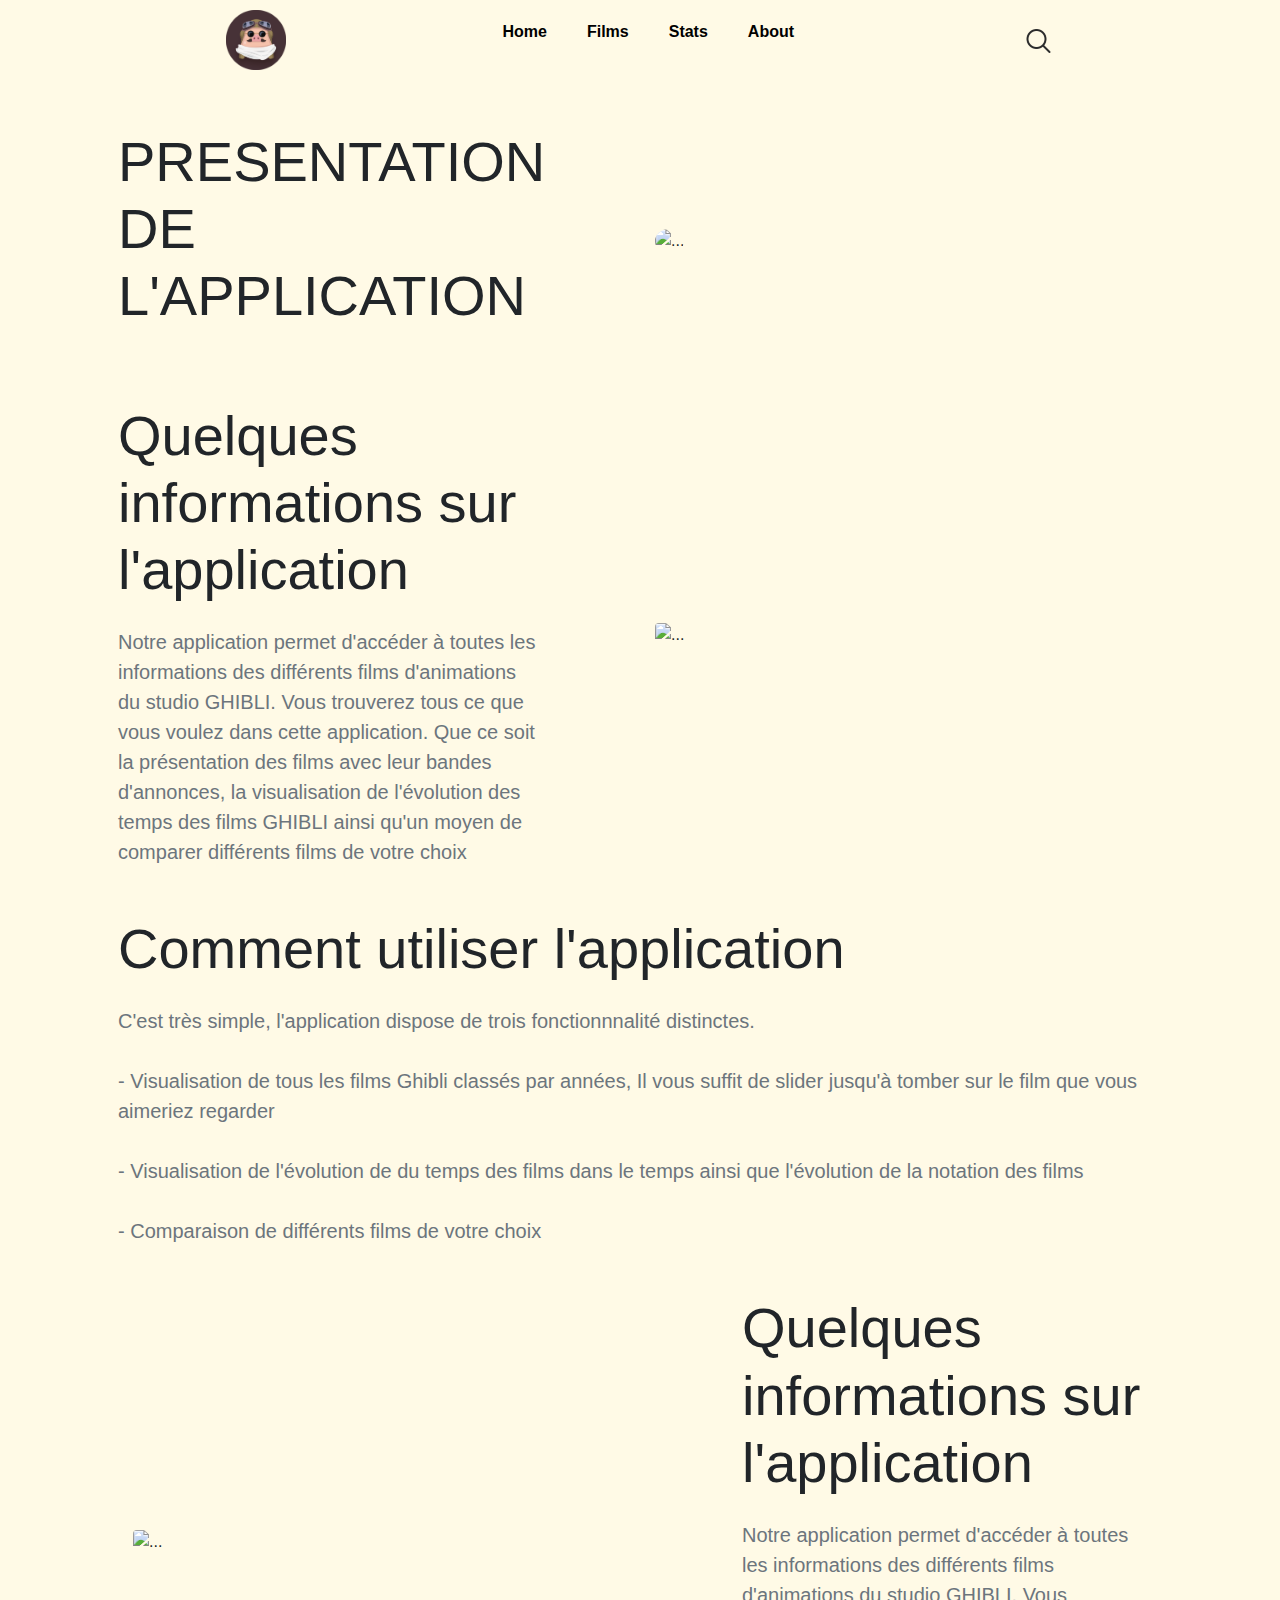
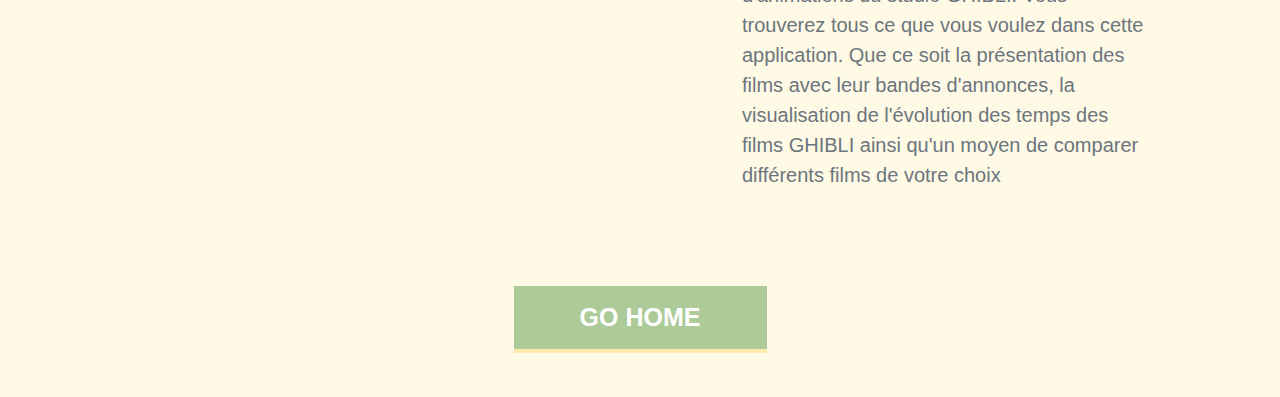
==== About.html @ 58f207b0 "Create About.html" ====
<!DOCTYPE html>
<html lang="fr">

<head>
    <meta charset="UTF-8">
    <meta name="viewport" content="width=device-width, initial-scale=1.0">
    <title>Studio Ghibli Univers - Learn More About Ghibli</title>

    <link href="https://cdn.jsdelivr.net/npm/bootstrap@5.3.2/dist/css/bootstrap.min.css" rel="stylesheet"
        integrity="sha384-T3c6CoIi6uLrA9TneNEoa7RxnatzjcDSCmG1MXxSR1GAsXEV/Dwwykc2MPK8M2HN" crossorigin="anonymous">

    <link rel="stylesheet" href="https://cdn.jsdelivr.net/npm/bootstrap-icons@1.11.3/font/bootstrap-icons.min.css">
    <link href="https://api.fontshare.com/v2/css?f[]=clash-display@200,400,700,500,600,1,300&display=swap"
        rel="stylesheet">
    <link rel="stylesheet" href="style.css">
    <link rel="stylesheet" href="https://cdn.jsdelivr.net/npm/bootstrap@4.0.0/dist/css/bootstrap.min.css"
        integrity="sha384-Gn5384xqQ1aoWXA+058RXPxPg6fy4IWvTNh0E263XmFcJlSAwiGgFAW/dAiS6JXm" crossorigin="anonymous">
</head>

<body id="body">
    <header class="d-flex">
        <img src="img/iconsae.png" alt="" width="60" height="60">
        <nav>
            <ul>
                <li><a href="index.html">Home</a></li>
                <li><a href="index.html#Films">Films</a></li>
                <li><a href="index.html#Stats">Stats</a></li>
                <li><a href="About.html">About</a></li>
            </ul>
        </nav>
        <div class="searchbar">
            <input type="text" id="search" placeholder="Search your ghibli movies...">
            <img id="loupe" src="img/Search.png" alt="Image de loupe">
        </div>
    </header>
    <main>
        <div class="container px-5 my-5">
            <div class="row gx-5 align-items-center justify-content-center justify-content-lg-between">
                <div class="col-12 col-lg-5">
                    <h2 id="h2" class="display-4 lh-1 mb-4">PRESENTATION DE L'APPLICATION</h2>
                </div>
                <div class="col-sm-8 col-md-6">
                    <div class="px-5 px-sm-0"><img class="img-fluid rounded-circle" src="img/voyage de chihiro.jpeg" alt="..."></div>
                </div>
            </div>
        </div>


        <div class="container px-5 my-5">
            <div class="row gx-5 align-items-center justify-content-center justify-content-lg-between">
                <div class="col-12 col-lg-5">
                    <h2 class="display-4 lh-1 mb-4">Quelques informations sur l'application</h2>
                    <p class="lead fw-normal text-muted mb-5 mb-lg-0">Notre application permet d'accéder à toutes les
                        informations des différents films d'animations du studio GHIBLI. Vous trouverez tous ce que vous
                        voulez dans cette application. Que ce soit la présentation des films avec leur bandes
                        d'annonces, la visualisation de l'évolution des temps des films GHIBLI ainsi qu'un moyen de
                        comparer différents films de votre choix</p>
                </div>
                <div class="col-sm-8 col-md-6">
                    <div class="px-5 px-sm-0"><img class="img-fluid rounded" src="img/totoro.png" alt="..."></div>
                </div>
            </div>
        </div>

        <div class="container px-5 my-5">
            <div
                class="gx-5 align-items-center justify-content-center justify-content-lg-between">
                <div>
                    <h2 class="display-4 lh-1 mb-4">Comment utiliser l'application</h2>
                    <p class="lead fw-normal text-muted mb-5 mb-lg-0">C'est très simple, l'application dispose de trois
                        fonctionnnalité distinctes. <br><br>- Visualisation de tous les films Ghibli classés par années,
                        Il
                        vous suffit de slider jusqu'à tomber sur le film que vous aimeriez regarder <br><br>-
                        Visualisation
                        de l'évolution de du temps des films dans le temps ainsi que l'évolution de la notation des
                        films<br><br>- Comparaison de différents films de votre choix </p>
                </div>
            </div>
        </div>

        <div class="container px-5 my-5">
            <div class="d-flex flex-row-reverse gx-5 align-items-center justify-content-center justify-content-lg-between">
                <div class="col-12 col-lg-5">
                    <h2 class="display-4 lh-1 mb-4">Quelques informations sur l'application</h2>
                    <p class="lead fw-normal text-muted mb-5 mb-lg-0">Notre application permet d'accéder à toutes les
                        informations des différents films d'animations du studio GHIBLI. Vous trouverez tous ce que vous
                        voulez dans cette application. Que ce soit la présentation des films avec leur bandes
                        d'annonces, la visualisation de l'évolution des temps des films GHIBLI ainsi qu'un moyen de
                        comparer différents films de votre choix</p>
                </div>
                <div class="col-sm-8 col-md-6">
                    <div class="px-5 px-sm-0"><img class="img-fluid rounded" src="img/totoro.png" alt="..."></div>
                </div>
            </div>
        </div>

        <div class="container d-flex justify-content-center ">
        <div id="textbutton" class="d-flex justify-content-center m-5">
            <button><a href="index.html">GO HOME</a></button>
          </div>
          </div>

    </main>
---- style.css ----
*,
body {
    font-family: 'Clash Display', sans-serif;
    margin: 0;
    padding: 0;
}


/* HEADER */

header {
    display: flex;
    align-items: center;
    justify-content: space-evenly;
    /* Utilisation de space-between pour séparer les éléments à l'extrémité */
    padding: 10px;
    /* Ajout de rembourrage pour un meilleur aspect */
}
header nav a {

    color: black;
    font-weight: 600;

}

/* Permet au bouttons de recevoir le curseur du parent html, sinon il est défini en default */
button {
    cursor : inherit;
}

#search {
    min-width: 0;
    max-width: 0px;
    transition: min-width 2s;
    opacity: 0;
    padding: 2px;

}

.searchactive {
    min-width: 210px!important;
    opacity: 1!important;
}



nav a:hover {
    color: black;
}

nav ul {
    list-style: none;
    display: flex;
}

nav ul li {
    margin-right: 40px;
    /* Ajout d'une marge entre les éléments de la liste */
}

/* Pour éviter la marge à droite du dernier élément de la liste */
nav ul li:last-child {
    margin-right: 0;
}

p{
    margin-bottom: 0;
}

/* BODY */

#body {
    background: #fffae6;
}

#top {
    margin-top: 5%;
    justify-content: center;
}

#h1 {
    font-weight: bold;
    color: #ffb800;
    font-size: 80px;
}

#textbutton {
    width: 400px;
}

#textbutton button{
    width: 253px;
    height: 63px;
    border: none;
    background: #ADCB99;
    box-shadow: 0px 4px 0px 0px rgba(255, 184, 0, 0.25);
}

#textbutton a{
    font-weight: bold;
    font-size: 25px;
    color: white;
}
/* SLIDER */

#carouselExampleControls {

    margin-top: 5%;
    margin-right: 15%;
    margin-left: 15%;

}

.carousel-control-prev-icon {

    background-image: none!important;
    background: white;
    width: 50px!important;
    height: 50px!important;
}

.carousel-control-prev{
    opacity: 1!important;
}

.carousel-control-next{
    opacity: 1!important;
}

.carousel-control-next-icon {

    background-image:  none!important;
    background: white;
    width: 50px!important;
    height: 50px!important;
}
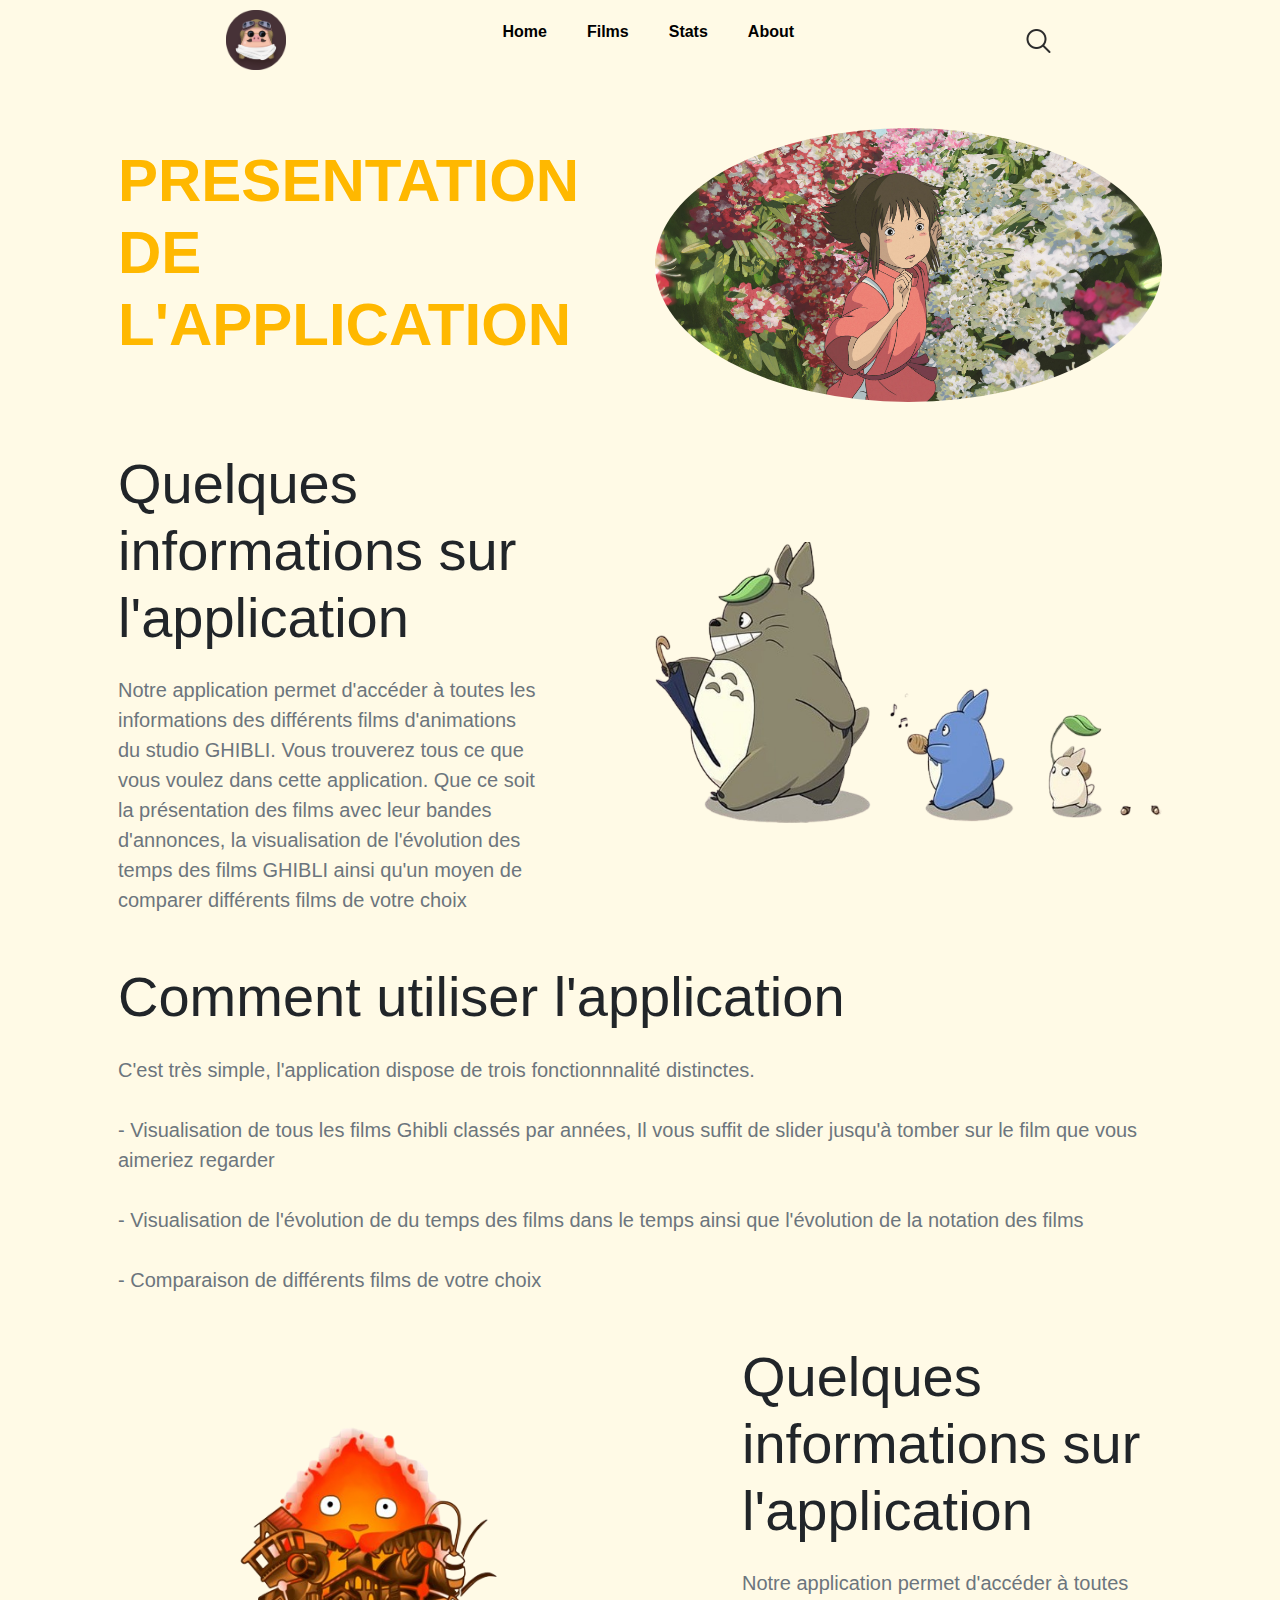
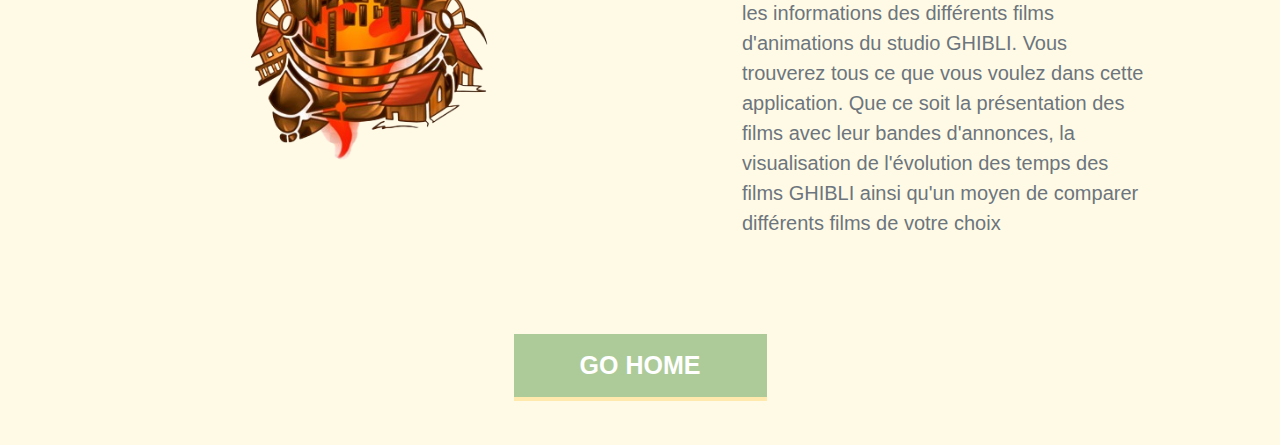
==== commit 99ea1d9c: "change" ====
--- a/About.html
+++ b/About.html
@@ -89,7 +89,7 @@
                         comparer différents films de votre choix</p>
                 </div>
                 <div class="col-sm-8 col-md-6">
-                    <div class="px-5 px-sm-0"><img class="img-fluid rounded" src="img/totoro.png" alt="..."></div>
+                    <div class="px-5 px-sm-0"><img class="img-fluid rounded" src="img/calcifer.png" alt="..."></div>
                 </div>
             </div>
         </div>
--- a/style.css
+++ b/style.css
@@ -16,6 +16,7 @@
     padding: 10px;
     /* Ajout de rembourrage pour un meilleur aspect */
 }
+
 header nav a {
 
     color: black;
@@ -25,7 +26,7 @@
 
 /* Permet au bouttons de recevoir le curseur du parent html, sinon il est défini en default */
 button {
-    cursor : inherit;
+    cursor: inherit;
 }
 
 #search {
@@ -38,8 +39,8 @@
 }
 
 .searchactive {
-    min-width: 210px!important;
-    opacity: 1!important;
+    min-width: 210px !important;
+    opacity: 1 !important;
 }
 
 
@@ -63,7 +64,7 @@
     margin-right: 0;
 }
 
-p{
+p {
     margin-bottom: 0;
 }
 
@@ -84,11 +85,17 @@
     font-size: 80px;
 }
 
+#h2 {
+    font-weight: bold;
+    color: #ffb800;
+    font-size: 60px;
+}
+
 #textbutton {
     width: 400px;
 }
 
-#textbutton button{
+#textbutton button {
     width: 253px;
     height: 63px;
     border: none;
@@ -96,11 +103,12 @@
     box-shadow: 0px 4px 0px 0px rgba(255, 184, 0, 0.25);
 }
 
-#textbutton a{
+#textbutton a {
     font-weight: bold;
     font-size: 25px;
     color: white;
 }
+
 /* SLIDER */
 
 #carouselExampleControls {
@@ -113,24 +121,119 @@
 
 .carousel-control-prev-icon {
 
-    background-image: none!important;
+    background-image: none !important;
     background: white;
-    width: 50px!important;
-    height: 50px!important;
-}
-
-.carousel-control-prev{
-    opacity: 1!important;
-}
-
-.carousel-control-next{
-    opacity: 1!important;
+    width: 50px !important;
+    height: 50px !important;
+}
+
+.carousel-control-prev {
+    opacity: 1 !important;
+}
+
+.carousel-control-next {
+    opacity: 1 !important;
 }
 
 .carousel-control-next-icon {
 
-    background-image:  none!important;
+    background-image: none !important;
     background: white;
-    width: 50px!important;
-    height: 50px!important;
+    width: 50px !important;
+    height: 50px !important;
+}
+
+.btn-tomato {
+    color: #fff;
+    border-color: #8bbabb;
+    background: #8bbabb;
+}
+
+.btn-film {
+    color: #ffffff;
+    border-color: #8bbabb;
+    background: #8bbabb;
+}
+
+.btn-tomato:hover {
+    color: #000000;
+    border-color: #8bbabb87;
+    background: #8bbabb87;
+}
+
+.btn-film:hover {
+    color: #000000;
+    border-color: #8bbabb87;
+    background: #8bbabb87;
+}
+
+.chart-container {
+    position: relative;
+    height: 80vh;
+    width: 80vw;
+    display: flex;
+    margin: 50px 280px;
+    align-items: center;
+    justify-content: center;
+}
+
+.form-ajout {
+    height: 55px;
+    text-indent: 12px;
+    border-radius: 10px;
+    border: none;
+}
+
+p {
+    margin: 0;
+}
+
+.carousel-control-prev {
+    height: 3.5vw;
+    transform: translate(1vw, 39vw);
+}
+
+.carousel-control-next {
+    height: 3.5vw;
+    transform: translateY(39vw);
+}
+
+.name {
+    position: absolute;
+    right: 100%;
+    bottom: 8.25rem;
+    left: 8%;
+    padding-top: 1.25rem;
+    padding-bottom: 1.25rem;
+    color: #000000;
+    text-align: center;
+    line-height: 80px;
+}
+
+.name p {
+    font-size: 35px;
+    font-weight: 800;
+}
+
+.name h3 {
+    padding-bottom: 25px;
+    font-size: 60px;
+    font-weight: 800;
+    /* width: 50%; */
+    line-height: 50px;
+}
+
+.desc {
+    width: 30%;
+    position: absolute;
+    bottom: 13.25rem;
+    left: 65%;
+    padding-top: 1.25rem;
+    padding-bottom: 1.25rem;
+    color: #000000;
+    text-align: justify;
+    background-color: #ffffffd1;
+    padding: 25px;
+    border-radius: 25px;
+    font-weight: 400;
 }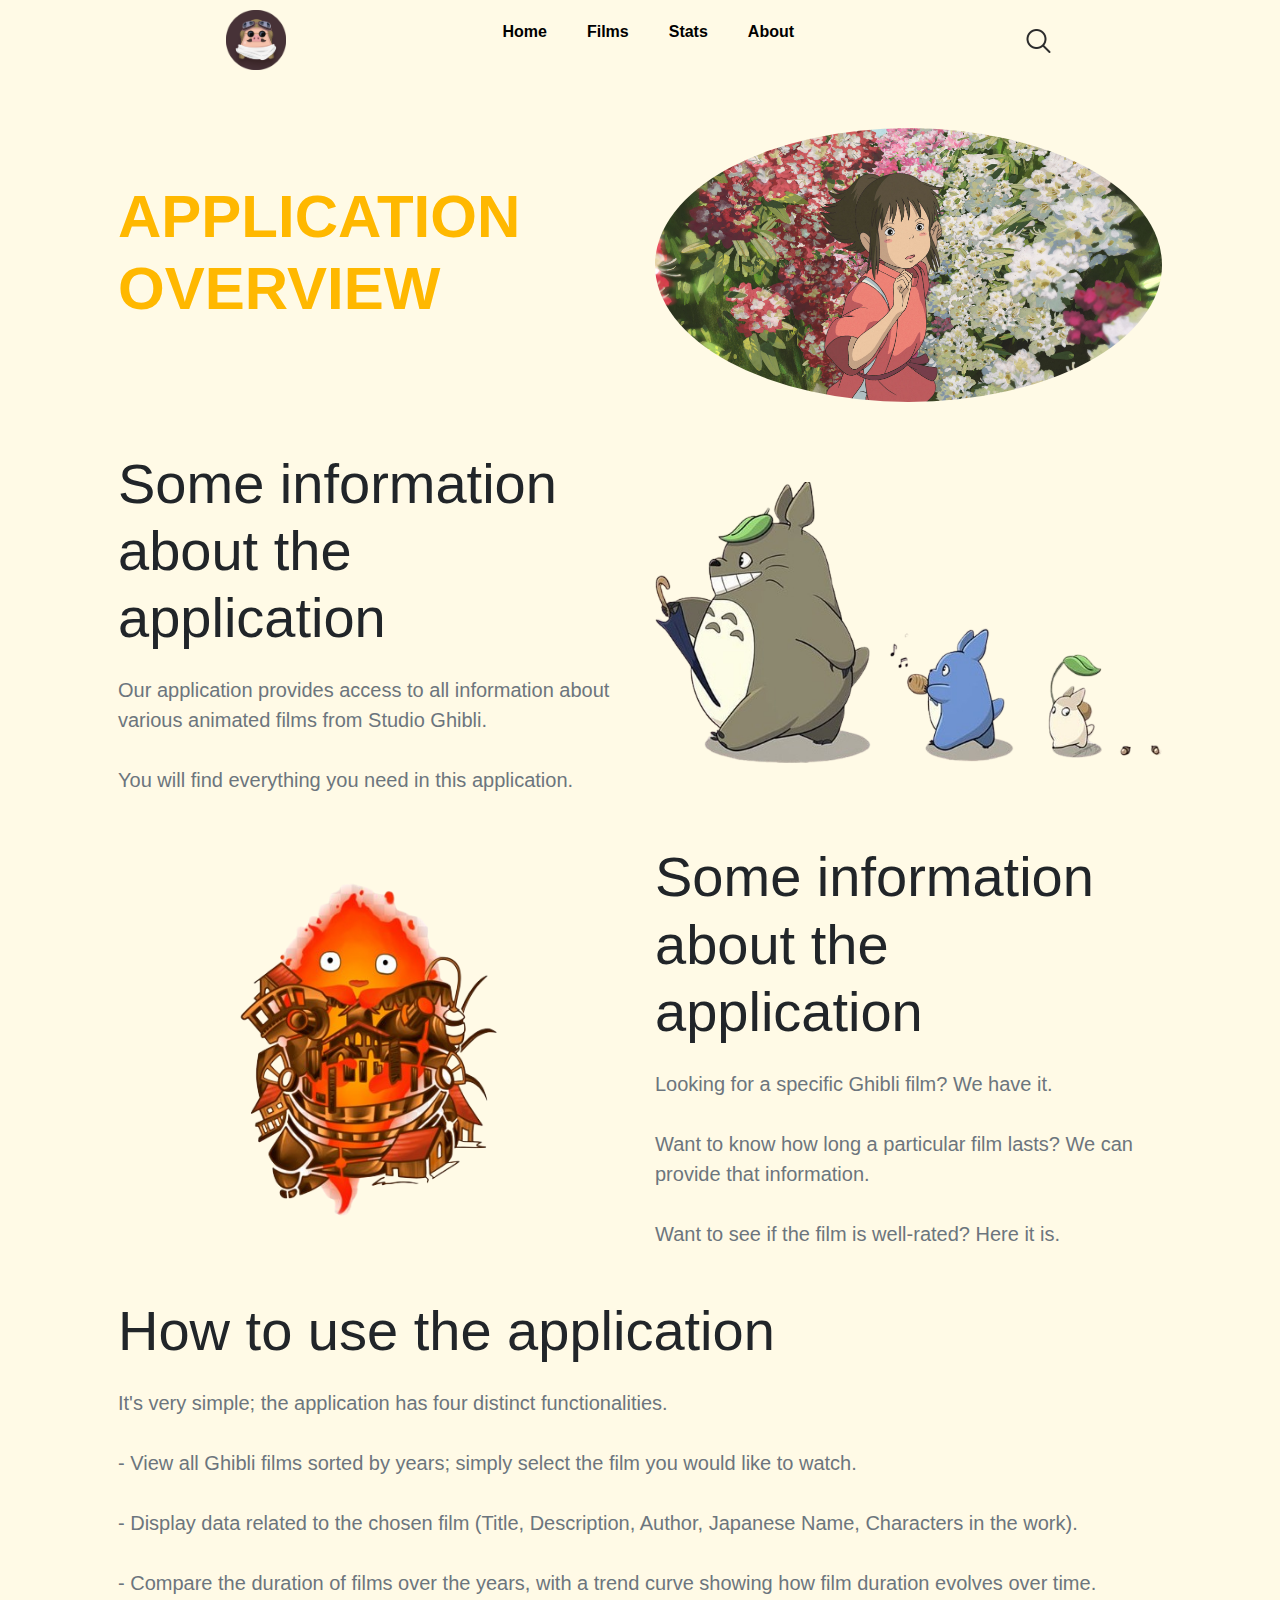
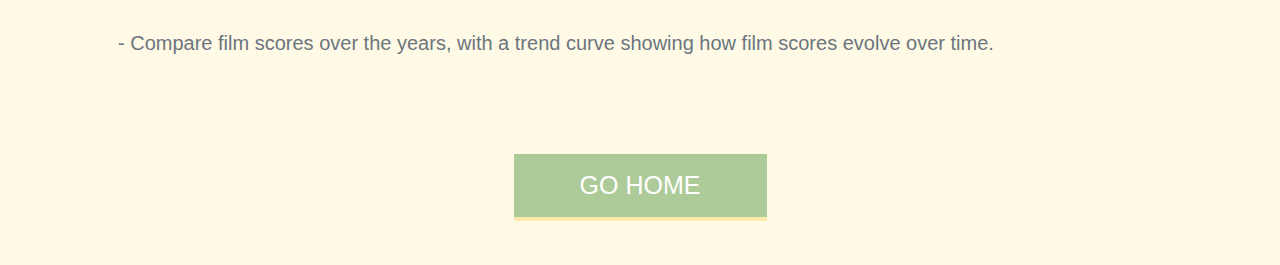
==== commit 589bb9e1: "change" ====
--- a/About.html
+++ b/About.html
@@ -37,10 +37,11 @@
         <div class="container px-5 my-5">
             <div class="row gx-5 align-items-center justify-content-center justify-content-lg-between">
                 <div class="col-12 col-lg-5">
-                    <h2 id="h2" class="display-4 lh-1 mb-4">PRESENTATION DE L'APPLICATION</h2>
+                    <h2 id="h2" class="display-4 lh-1 mb-4">APPLICATION OVERVIEW</h2>
                 </div>
                 <div class="col-sm-8 col-md-6">
-                    <div class="px-5 px-sm-0"><img class="img-fluid rounded-circle" src="img/voyage de chihiro.jpeg" alt="..."></div>
+                    <div class="px-5 px-sm-0"><img class="img-fluid rounded-circle" src="img/voyage de chihiro.jpeg"
+                            alt="..."></div>
                 </div>
             </div>
         </div>
@@ -48,13 +49,13 @@
 
         <div class="container px-5 my-5">
             <div class="row gx-5 align-items-center justify-content-center justify-content-lg-between">
-                <div class="col-12 col-lg-5">
-                    <h2 class="display-4 lh-1 mb-4">Quelques informations sur l'application</h2>
-                    <p class="lead fw-normal text-muted mb-5 mb-lg-0">Notre application permet d'accéder à toutes les
-                        informations des différents films d'animations du studio GHIBLI. Vous trouverez tous ce que vous
-                        voulez dans cette application. Que ce soit la présentation des films avec leur bandes
-                        d'annonces, la visualisation de l'évolution des temps des films GHIBLI ainsi qu'un moyen de
-                        comparer différents films de votre choix</p>
+                <div class="col-12 col-md-6">
+                    <h2 class="display-4 lh-1 mb-4">Some information about the application </h2>
+                    <p class="lead fw-normal text-muted mb-5 mb-lg-0">Our application provides access to all information
+                        about various animated films from Studio Ghibli.
+                        <br><br>
+                        You will find everything you need in this application.
+                    </p>
                 </div>
                 <div class="col-sm-8 col-md-6">
                     <div class="px-5 px-sm-0"><img class="img-fluid rounded" src="img/totoro.png" alt="..."></div>
@@ -64,29 +65,16 @@
 
         <div class="container px-5 my-5">
             <div
-                class="gx-5 align-items-center justify-content-center justify-content-lg-between">
-                <div>
-                    <h2 class="display-4 lh-1 mb-4">Comment utiliser l'application</h2>
-                    <p class="lead fw-normal text-muted mb-5 mb-lg-0">C'est très simple, l'application dispose de trois
-                        fonctionnnalité distinctes. <br><br>- Visualisation de tous les films Ghibli classés par années,
-                        Il
-                        vous suffit de slider jusqu'à tomber sur le film que vous aimeriez regarder <br><br>-
-                        Visualisation
-                        de l'évolution de du temps des films dans le temps ainsi que l'évolution de la notation des
-                        films<br><br>- Comparaison de différents films de votre choix </p>
-                </div>
-            </div>
-        </div>
-
-        <div class="container px-5 my-5">
-            <div class="d-flex flex-row-reverse gx-5 align-items-center justify-content-center justify-content-lg-between">
-                <div class="col-12 col-lg-5">
-                    <h2 class="display-4 lh-1 mb-4">Quelques informations sur l'application</h2>
-                    <p class="lead fw-normal text-muted mb-5 mb-lg-0">Notre application permet d'accéder à toutes les
-                        informations des différents films d'animations du studio GHIBLI. Vous trouverez tous ce que vous
-                        voulez dans cette application. Que ce soit la présentation des films avec leur bandes
-                        d'annonces, la visualisation de l'évolution des temps des films GHIBLI ainsi qu'un moyen de
-                        comparer différents films de votre choix</p>
+                class="d-flex flex-row-reverse gx-5 align-items-center justify-content-center justify-content-lg-between">
+                <div class="col-12 col-md-6">
+                    <h2 class="display-4 lh-1 mb-4">Some information about the application
+                    </h2>
+                    <p class="lead fw-normal text-muted mb-5 mb-lg-0">Looking for a specific Ghibli film? We have it.
+                        <br><br>
+                        Want to know how long a particular film lasts? We can provide that information.
+                        <br><br>
+                        Want to see if the film is well-rated? Here it is.
+                    </p>
                 </div>
                 <div class="col-sm-8 col-md-6">
                     <div class="px-5 px-sm-0"><img class="img-fluid rounded" src="img/calcifer.png" alt="..."></div>
@@ -94,10 +82,62 @@
             </div>
         </div>
 
-        <div class="container d-flex justify-content-center ">
-        <div id="textbutton" class="d-flex justify-content-center m-5">
-            <button><a href="index.html">GO HOME</a></button>
-          </div>
-          </div>
+        <div class="container px-5 my-5">
+            <div class="gx-5 align-items-center justify-content-center justify-content-lg-between">
+                <div>
+                    <h2 class="display-4 lh-1 mb-4">How to use the application
+                    </h2>
+                    <p class="lead fw-normal text-muted mb-5 mb-lg-0">It's very simple; the application has four
+                        distinct functionalities.
+                        <br><br>
+                        - View all Ghibli films sorted by years; simply select the film you would like to watch.
+                        <br><br>
+                        - Display data related to the chosen film (Title, Description, Author, Japanese Name, Characters
+                        in the work).
+                        <br><br>
+                        - Compare the duration of films over the years, with a trend curve showing how film duration
+                        evolves over time.
+                        <br><br>
+                        - Compare film scores over the years, with a trend curve showing how film scores evolve over
+                        time.
 
-    </main>+                    </p>
+                </div>
+            </div>
+        </div>
+
+
+
+        <div id="textbutton" class="container d-flex justify-content-center ">
+            <a href="index.html">
+                <div class="d-flex justify-content-center m-5">
+                    <button style="color: white;">GO HOME</button>
+                </div>
+            </a>
+        </div>
+
+    </main>
+
+    <script src="cursors.js"></script>
+    <script src="script.js"></script>
+
+    <script src="https://code.jquery.com/jquery-3.2.1.slim.min.js"
+        integrity="sha384-KJ3o2DKtIkvYIK3UENzmM7KCkRr/rE9/Qpg6aAZGJwFDMVNA/GpGFF93hXpG5KkN"
+        crossorigin="anonymous"></script>
+    <script src="https://cdn.jsdelivr.net/npm/popper.js@1.12.9/dist/umd/popper.min.js"
+        integrity="sha384-ApNbgh9B+Y1QKtv3Rn7W3mgPxhU9K/ScQsAP7hUibX39j7fakFPskvXusvfa0b4Q"
+        crossorigin="anonymous"></script>
+    <script src="https://cdn.jsdelivr.net/npm/bootstrap@4.0.0/dist/js/bootstrap.min.js"
+        integrity="sha384-JZR6Spejh4U02d8jOt6vLEHfe/JQGiRRSQQxSfFWpi1MquVdAyjUar5+76PVCmYl"
+        crossorigin="anonymous"></script>
+
+
+
+
+
+
+
+</body>
+
+
+</html>--- a/style.css
+++ b/style.css
@@ -3,6 +3,10 @@
     font-family: 'Clash Display', sans-serif;
     margin: 0;
     padding: 0;
+}
+
+body {
+    overflow-x: hidden;
 }
 
 
@@ -236,4 +240,15 @@
     padding: 25px;
     border-radius: 25px;
     font-weight: 400;
+}
+
+.important {
+    font-size: 4vw;
+}
+
+.trait {
+    opacity: 1;
+    width: 75%;
+    border: 3px solid #ffb800;
+    border-radius: 5px
 }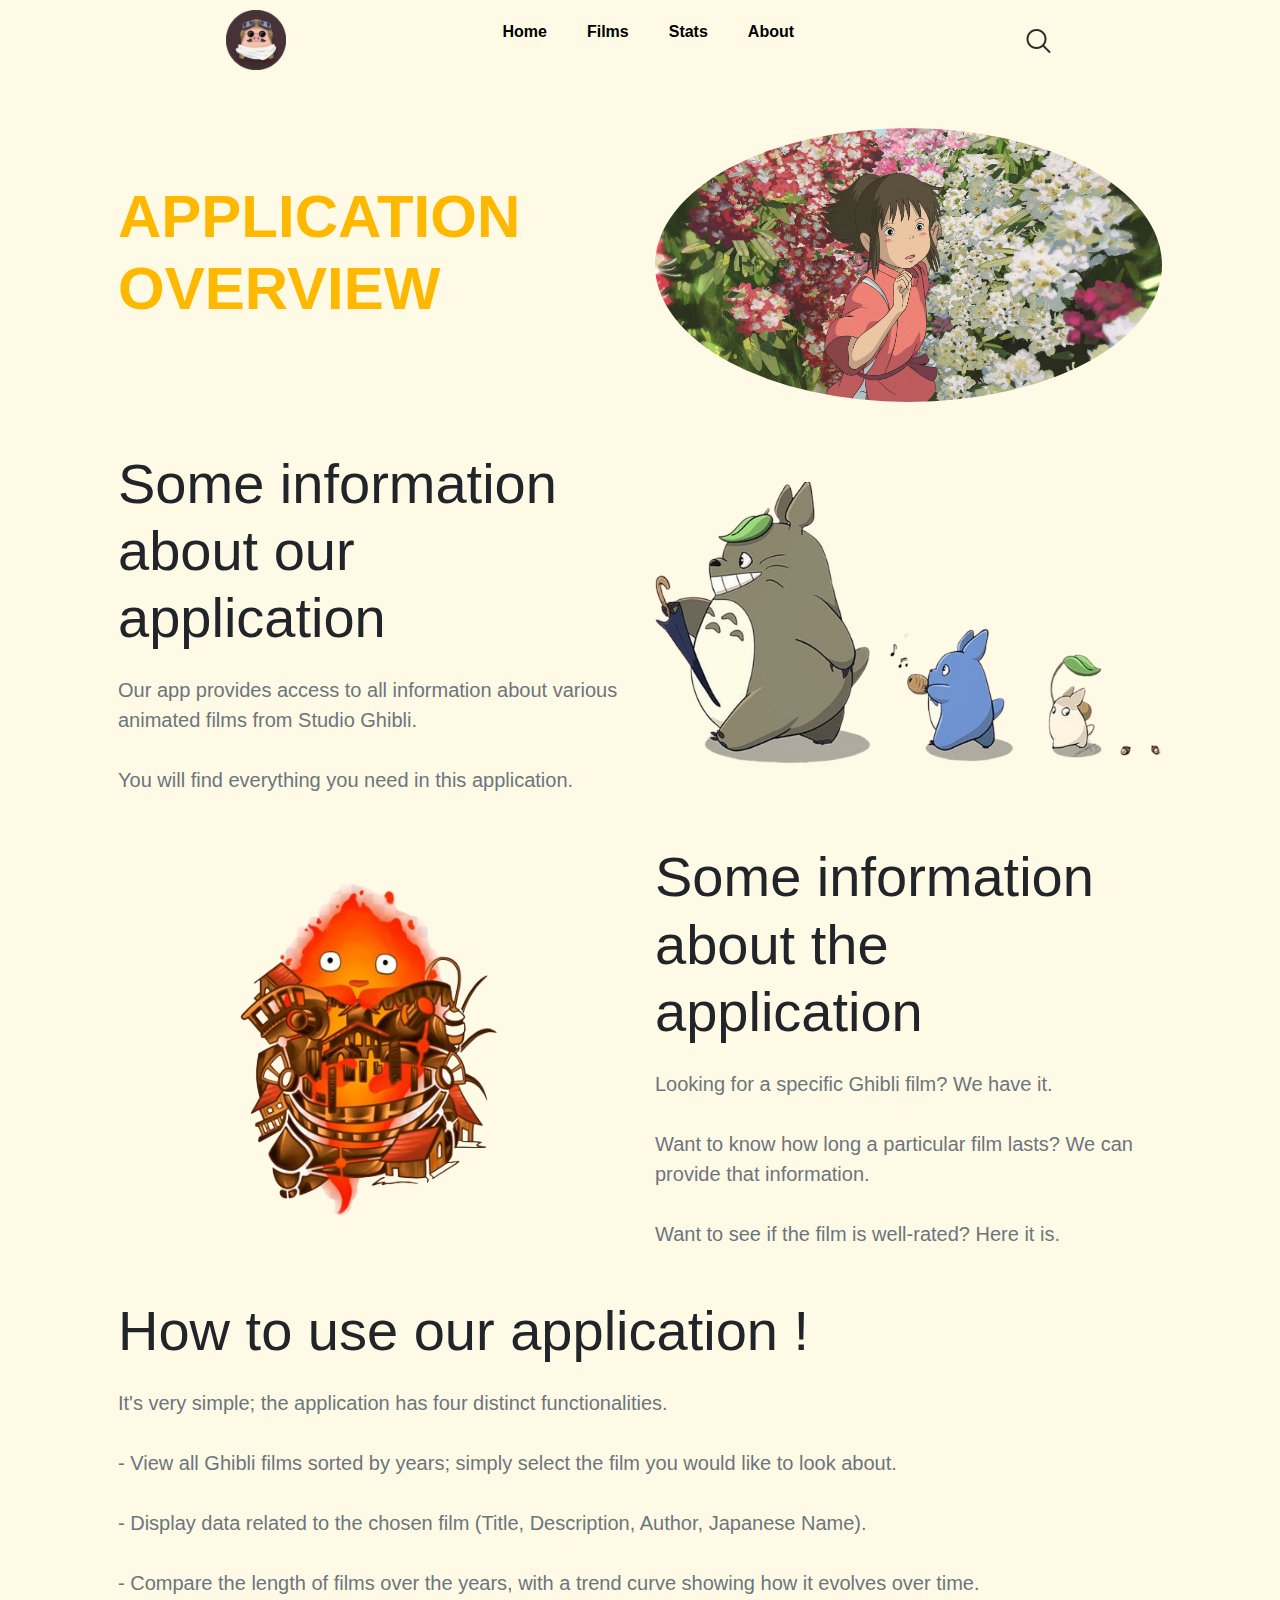
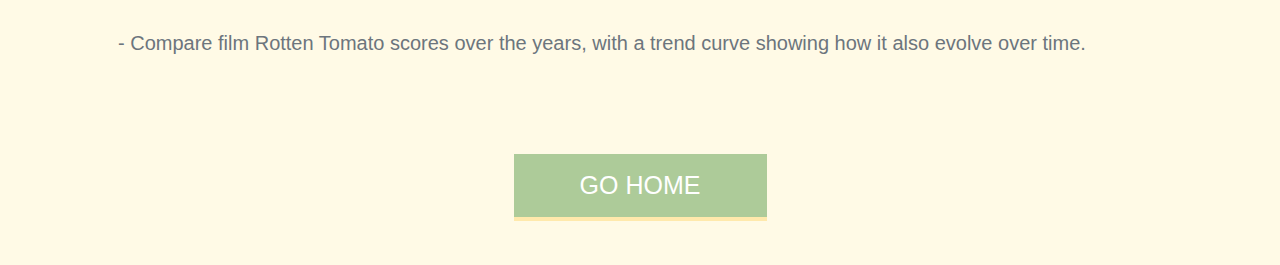
==== commit 9315e5c0: "Update About.html" ====
--- a/About.html
+++ b/About.html
@@ -50,8 +50,8 @@
         <div class="container px-5 my-5">
             <div class="row gx-5 align-items-center justify-content-center justify-content-lg-between">
                 <div class="col-12 col-md-6">
-                    <h2 class="display-4 lh-1 mb-4">Some information about the application </h2>
-                    <p class="lead fw-normal text-muted mb-5 mb-lg-0">Our application provides access to all information
+                    <h2 class="display-4 lh-1 mb-4">Some information about our application </h2>
+                    <p class="lead fw-normal text-muted mb-5 mb-lg-0">Our app provides access to all information
                         about various animated films from Studio Ghibli.
                         <br><br>
                         You will find everything you need in this application.
@@ -85,21 +85,18 @@
         <div class="container px-5 my-5">
             <div class="gx-5 align-items-center justify-content-center justify-content-lg-between">
                 <div>
-                    <h2 class="display-4 lh-1 mb-4">How to use the application
+                    <h2 class="display-4 lh-1 mb-4">How to use our application !
                     </h2>
                     <p class="lead fw-normal text-muted mb-5 mb-lg-0">It's very simple; the application has four
                         distinct functionalities.
                         <br><br>
-                        - View all Ghibli films sorted by years; simply select the film you would like to watch.
+                        - View all Ghibli films sorted by years; simply select the film you would like to look about.
                         <br><br>
-                        - Display data related to the chosen film (Title, Description, Author, Japanese Name, Characters
-                        in the work).
+                        - Display data related to the chosen film (Title, Description, Author, Japanese Name).
                         <br><br>
-                        - Compare the duration of films over the years, with a trend curve showing how film duration
-                        evolves over time.
+                        - Compare the length of films over the years, with a trend curve showing how it evolves over time.
                         <br><br>
-                        - Compare film scores over the years, with a trend curve showing how film scores evolve over
-                        time.
+                        - Compare film Rotten Tomato scores over the years, with a trend curve showing how it also evolve over time.
 
                     </p>
                 </div>
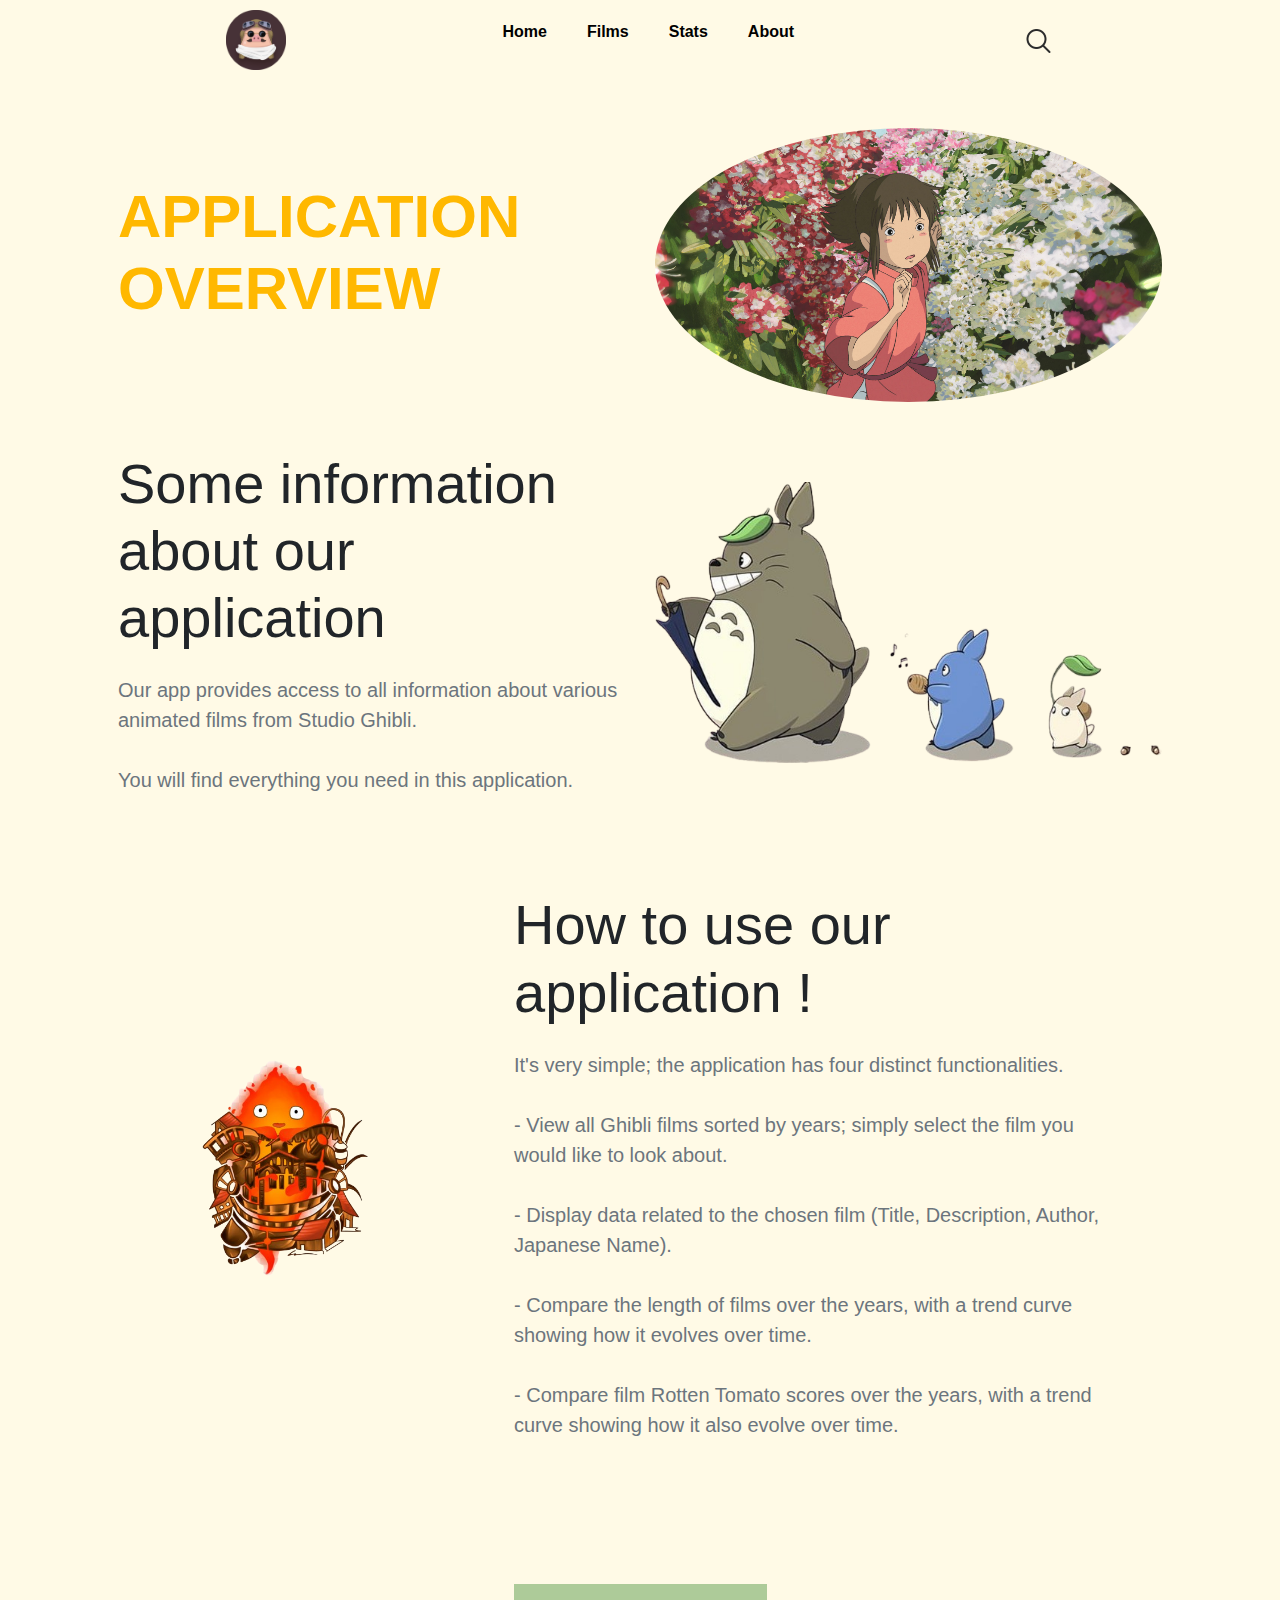
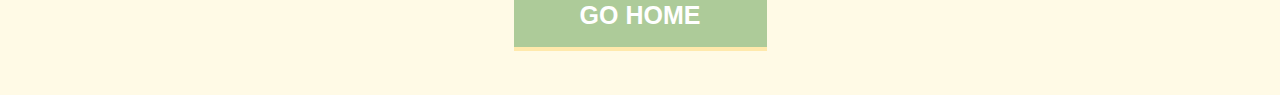
==== commit 76d462ce: "j'ai raison." ====
--- a/About.html
+++ b/About.html
@@ -19,7 +19,9 @@
 
 <body id="body">
     <header class="d-flex">
-        <img src="img/iconsae.png" alt="" width="60" height="60">
+            <a href="index.html">
+      <img src="img/iconsae.png" alt="" width="60" height="60">
+    </a>
         <nav>
             <ul>
                 <li><a href="index.html">Home</a></li>
@@ -66,42 +68,34 @@
         <div class="container px-5 my-5">
             <div
                 class="d-flex flex-row-reverse gx-5 align-items-center justify-content-center justify-content-lg-between">
-                <div class="col-12 col-md-6">
-                    <h2 class="display-4 lh-1 mb-4">Some information about the application
-                    </h2>
-                    <p class="lead fw-normal text-muted mb-5 mb-lg-0">Looking for a specific Ghibli film? We have it.
-                        <br><br>
-                        Want to know how long a particular film lasts? We can provide that information.
-                        <br><br>
-                        Want to see if the film is well-rated? Here it is.
-                    </p>
-                </div>
-                <div class="col-sm-8 col-md-6">
+                <div class="container px-5 my-5">
+                    <div class="gx-5 align-items-center justify-content-center justify-content-lg-between">
+                        <div>
+                            <h2 class="display-4 lh-1 mb-4">How to use our application !
+                            </h2>
+                            <p class="lead fw-normal text-muted mb-5 mb-lg-0">It's very simple; the application has four
+                                distinct functionalities.
+                                <br><br>
+                                - View all Ghibli films sorted by years; simply select the film you would like to look about.
+                                <br><br>
+                                - Display data related to the chosen film (Title, Description, Author, Japanese Name).
+                                <br><br>
+                                - Compare the length of films over the years, with a trend curve showing how it evolves over time.
+                                <br><br>
+                                - Compare film Rotten Tomato scores over the years, with a trend curve showing how it also evolve over time.
+        
+                            </p>
+                        </div>
+                    </div>
+                </div>  
+                <div class="col-sm-6 col-md-4">
                     <div class="px-5 px-sm-0"><img class="img-fluid rounded" src="img/calcifer.png" alt="..."></div>
+                    
                 </div>
             </div>
         </div>
 
-        <div class="container px-5 my-5">
-            <div class="gx-5 align-items-center justify-content-center justify-content-lg-between">
-                <div>
-                    <h2 class="display-4 lh-1 mb-4">How to use our application !
-                    </h2>
-                    <p class="lead fw-normal text-muted mb-5 mb-lg-0">It's very simple; the application has four
-                        distinct functionalities.
-                        <br><br>
-                        - View all Ghibli films sorted by years; simply select the film you would like to look about.
-                        <br><br>
-                        - Display data related to the chosen film (Title, Description, Author, Japanese Name).
-                        <br><br>
-                        - Compare the length of films over the years, with a trend curve showing how it evolves over time.
-                        <br><br>
-                        - Compare film Rotten Tomato scores over the years, with a trend curve showing how it also evolve over time.
-
-                    </p>
-                </div>
-            </div>
-        </div>
+        
 
 
 
--- a/style.css
+++ b/style.css
@@ -42,15 +42,15 @@
 
 }
 
-.searchactive {
-    min-width: 210px !important;
-    opacity: 1 !important;
-}
-
-
+
+select {
+    cursor: inherit;
+}
 
 nav a:hover {
     color: black;
+    text-decoration: underline !important;
+
 }
 
 nav ul {
@@ -105,13 +105,15 @@
     border: none;
     background: #ADCB99;
     box-shadow: 0px 4px 0px 0px rgba(255, 184, 0, 0.25);
-}
-
-#textbutton a {
     font-weight: bold;
     font-size: 25px;
     color: white;
 }
+
+a:hover {
+    text-decoration: none!important;
+}
+
 
 /* SLIDER */
 
